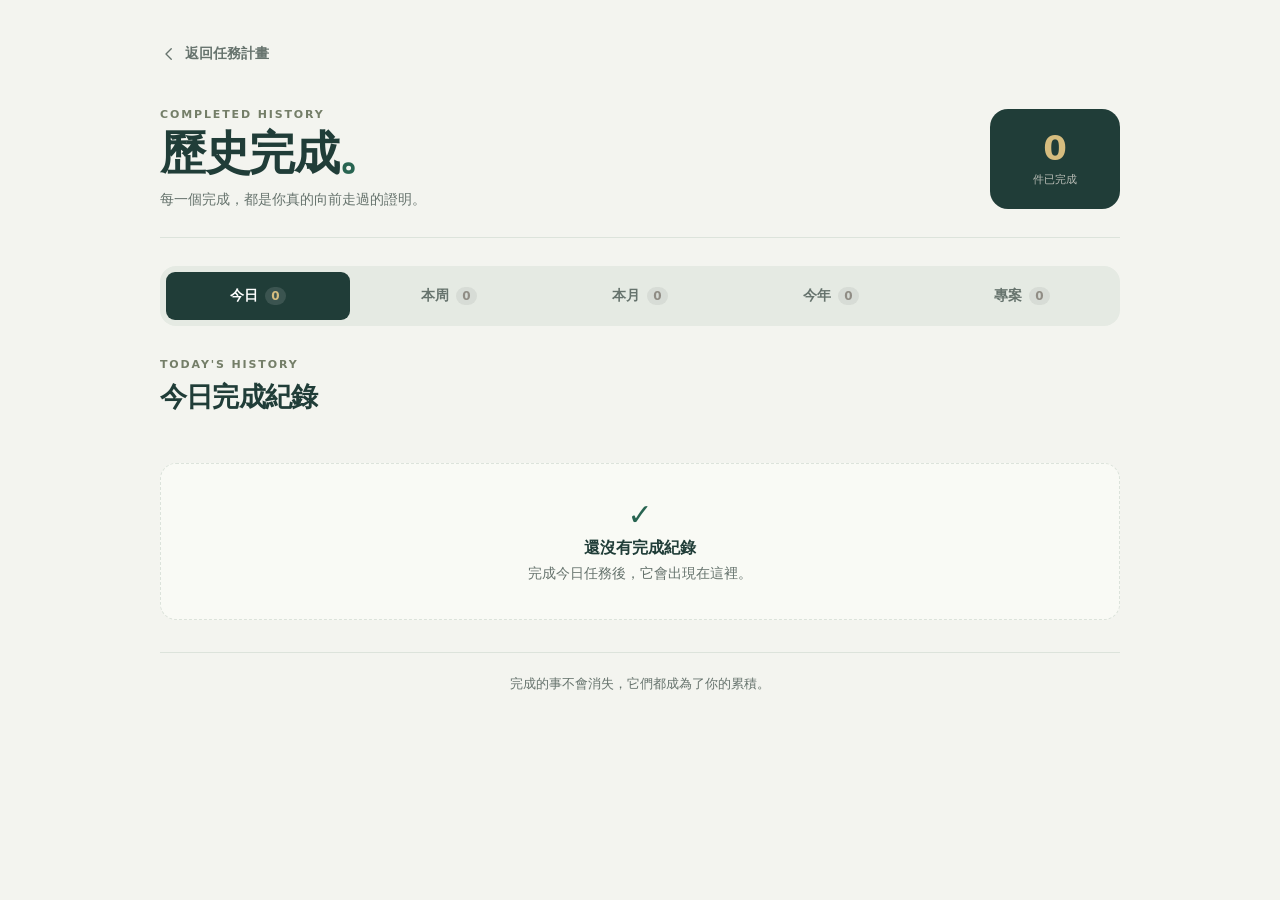
==== history.html @ 9d5045d6 "Add files via upload" ====
<!doctype html>
<html lang="zh-Hant">
<head>
  <meta charset="UTF-8">
  <meta name="viewport" content="width=device-width, initial-scale=1.0">
  <meta name="theme-color" content="#f3f4ef">
  <meta name="mobile-web-app-capable" content="yes">
  <meta name="apple-mobile-web-app-capable" content="yes">
  <title>歷史完成｜今天也前進一點點</title>
  <link rel="manifest" href="manifest.webmanifest">
  <link rel="icon" href="icons/app-icon.svg" type="image/svg+xml">
  <link rel="stylesheet" href="styles.css">
  <link rel="stylesheet" href="design.css">
</head>
<body>
  <main class="page-shell history-page">
    <nav class="history-nav">
      <a href="index.html">
        <svg viewBox="0 0 24 24" aria-hidden="true"><path d="m15 5-7 7 7 7"/></svg>
        返回任務計畫
      </a>
    </nav>

    <header class="history-hero">
      <div>
        <p class="eyebrow">COMPLETED HISTORY</p>
        <h1>歷史完成<span>。</span></h1>
        <p>每一個完成，都是你真的向前走過的證明。</p>
      </div>
      <div class="history-total"><strong id="historyCount">0</strong><span>件已完成</span></div>
    </header>

    <nav class="history-tabs" id="historyTabs" aria-label="歷史完成分類">
      <button class="active" type="button" data-history-filter="daily" aria-selected="true">今日 <small>0</small></button>
      <button type="button" data-history-filter="weekly" aria-selected="false">本周 <small>0</small></button>
      <button type="button" data-history-filter="monthly" aria-selected="false">本月 <small>0</small></button>
      <button type="button" data-history-filter="yearly" aria-selected="false">今年 <small>0</small></button>
      <button type="button" data-history-filter="projects" aria-selected="false">專案 <small>0</small></button>
    </nav>

    <section class="history-content" aria-labelledby="historyTitle">
      <div class="section-heading">
        <div><p class="section-label" id="historyLabel">TODAY'S HISTORY</p><h2 id="historyTitle">今日完成紀錄</h2></div>
      </div>
      <div class="history-list" id="historyList"></div>
      <div class="empty-state history-empty" id="historyEmpty" hidden>
        <span>✓</span><p>還沒有完成紀錄</p><small id="historyEmptyHint">完成今日任務後，它會出現在這裡。</small>
      </div>
    </section>

    <footer><p class="footer-note">完成的事不會消失，它們都成為了你的累積。</p></footer>
  </main>
  <script src="history.js"></script>
</body>
</html>
---- styles.css ----
@font-face {
  font-family: "Primogem HYWenHei";
  src: url("fonts/HYWenHei-Extended.ttf") format("truetype");
  font-style: normal;
  font-weight: 400;
  font-display: swap;
}

:root {
  --paper: #f4efe6;
  --ink: #292d29;
  --muted: #77786f;
  --line: #d8d2c6;
  --orange: #eb7048;
  --orange-soft: #f4c3ad;
  --green: #608a72;
  --yellow: #e3af3f;
  --blue: #597c92;
}

* { box-sizing: border-box; }

html { scroll-behavior: smooth; }

body {
  margin: 0;
  min-height: 100vh;
  color: var(--ink);
  background:
    radial-gradient(circle at 12% 7%, rgba(235,112,72,.12), transparent 22rem),
    radial-gradient(circle at 92% 45%, rgba(96,138,114,.09), transparent 24rem),
    var(--paper);
  font-family: system-ui, sans-serif;
}

.paper-grain {
  position: fixed;
  inset: 0;
  pointer-events: none;
  opacity: .22;
  background-image: url("data:image/svg+xml,%3Csvg viewBox='0 0 180 180' xmlns='http://www.w3.org/2000/svg'%3E%3Cfilter id='n'%3E%3CfeTurbulence type='fractalNoise' baseFrequency='.85' numOctaves='3' stitchTiles='stitch'/%3E%3C/filter%3E%3Crect width='100%25' height='100%25' filter='url(%23n)' opacity='.08'/%3E%3C/svg%3E");
  mix-blend-mode: multiply;
  z-index: 10;
}

button { font: inherit; }

.page-shell {
  width: min(920px, calc(100% - 40px));
  margin: 0 auto;
  padding: 36px 0;
}

.hero {
  display: flex;
  justify-content: space-between;
  align-items: flex-start;
  gap: 40px;
  margin-bottom: 56px;
}

.eyebrow, .section-label {
  margin: 0 0 12px;
  color: var(--orange);
  font-size: 12px;
  font-weight: 800;
  letter-spacing: .2em;
}

h1, h2, p { margin-top: 0; }

h1 {
  margin-bottom: 18px;
  font-family: system-ui, system-ui, sans-serif;
  font-size: clamp(48px, 8vw, 78px);
  line-height: 1.05;
  letter-spacing: -.055em;
}

h1 span {
  position: relative;
  color: var(--orange);
}

h1 span::after {
  content: "";
  position: absolute;
  left: 0;
  right: 0;
  bottom: -10px;
  height: 8px;
  background: url("data:image/svg+xml,%3Csvg viewBox='0 0 300 12' xmlns='http://www.w3.org/2000/svg'%3E%3Cpath d='M2 8c40-6 75 5 113-1s77-2 108 0 52-3 75 0' fill='none' stroke='%23eb7048' stroke-width='4' stroke-linecap='round'/%3E%3C/svg%3E") center/100% 100% no-repeat;
}

.subtitle {
  margin: 26px 0 0;
  color: var(--muted);
  font-size: 15px;
  letter-spacing: .04em;
}

.sun-stamp {
  flex: 0 0 126px;
  aspect-ratio: 1;
  display: grid;
  place-content: center;
  text-align: center;
  color: var(--orange);
  border: 2px solid currentColor;
  border-radius: 50%;
  transform: rotate(7deg);
  box-shadow: inset 0 0 0 6px var(--paper), inset 0 0 0 7px currentColor;
  margin-top: 8px;
}

.sun-stamp span { font-size: 11px; letter-spacing: .28em; margin-left: .28em; }
.sun-stamp strong { font: 700 29px/1 system-ui, sans-serif; }

.overview {
  display: flex;
  align-items: center;
  justify-content: space-between;
  gap: 32px;
  padding: 30px 36px;
  margin-bottom: 58px;
  color: #f9f5ec;
  background: var(--ink);
  border-radius: 3px 28px 3px 28px;
  box-shadow: 0 18px 50px rgba(41,45,41,.16);
}

.overview .section-label { color: var(--orange-soft); }
.overview h2 { margin-bottom: 8px; font-size: clamp(28px, 4vw, 38px); }
.overview h2 span { color: #f4a17e; font-size: 1.2em; }
.progress-copy > p:last-child { margin: 0; color: #b9bdb6; font-size: 14px; }

.progress-ring {
  --progress: 0;
  flex: 0 0 110px;
  aspect-ratio: 1;
  position: relative;
  display: grid;
  place-items: center;
  border-radius: 50%;
  background: conic-gradient(var(--orange) calc(var(--progress) * 1%), #4c504b 0);
  transition: background .45s ease;
}

.progress-ring::before {
  content: "";
  position: absolute;
  inset: 8px;
  border-radius: 50%;
  background: var(--ink);
}

.progress-ring div { position: relative; display: grid; text-align: center; }
.progress-ring strong { font-size: 22px; line-height: 1.1; }
.progress-ring span { color: #aeb2ab; font-size: 10px; letter-spacing: .1em; }

.section-heading {
  display: flex;
  justify-content: space-between;
  align-items: end;
  gap: 20px;
  margin-bottom: 22px;
}

.section-heading h2 { margin: 0; font-size: 32px; }

.reset-button {
  display: flex;
  align-items: center;
  gap: 7px;
  padding: 8px 0;
  color: var(--muted);
  border: 0;
  background: transparent;
  cursor: pointer;
  font-size: 13px;
  transition: color .2s ease;
}

.reset-button:hover { color: var(--orange); }
.reset-button svg { width: 16px; fill: none; stroke: currentColor; stroke-width: 1.7; stroke-linecap: round; stroke-linejoin: round; }

.task-list { display: grid; gap: 12px; }

.task-card {
  width: 100%;
  position: relative;
  display: grid;
  grid-template-columns: 38px 64px minmax(0, 1fr) 70px 34px;
  align-items: center;
  gap: 20px;
  padding: 22px 24px;
  color: var(--ink);
  text-align: left;
  background: rgba(255,255,255,.38);
  border: 1px solid var(--line);
  border-radius: 4px;
  cursor: pointer;
  overflow: hidden;
  transition: transform .2s ease, box-shadow .2s ease, border-color .2s ease, background .25s ease;
}

.task-card::before {
  content: "";
  position: absolute;
  inset: 0 auto 0 0;
  width: 5px;
  background: var(--accent, var(--orange));
  transform: scaleY(0);
  transition: transform .25s ease;
}

.task-card:hover { transform: translateY(-2px); border-color: #bcb5a8; box-shadow: 0 12px 32px rgba(58,53,43,.08); }
.task-card:focus-visible { outline: 3px solid rgba(235,112,72,.35); outline-offset: 3px; }
.task-card:nth-child(2) { --accent: var(--green); }
.task-card:nth-child(3) { --accent: var(--yellow); }
.task-card:nth-child(4) { --accent: var(--blue); }
.task-card.done { background: rgba(255,255,255,.2); border-color: transparent; }
.task-card.done::before { transform: scaleY(1); }
.task-card.done .task-text strong { color: #8c8b82; text-decoration: line-through; text-decoration-thickness: 2px; }
.task-card.done .task-text small, .task-card.done .task-time { opacity: .5; }

.task-number { color: #aaa79e; font: 700 12px/1 system-ui, sans-serif; letter-spacing: .1em; }

.task-icon {
  width: 60px;
  height: 60px;
  display: grid;
  place-items: center;
  border-radius: 50%;
  color: var(--accent, var(--orange));
  background: color-mix(in srgb, var(--accent, var(--orange)) 13%, transparent);
}

.task-icon svg { width: 39px; fill: none; stroke: currentColor; stroke-width: 2.4; stroke-linecap: round; stroke-linejoin: round; }
.task-text { display: grid; gap: 5px; min-width: 0; }
.task-text strong { font-size: 19px; transition: color .2s ease; }
.task-text small { color: var(--muted); font-size: 13px; font-weight: 400; transition: opacity .2s ease; }
.task-time { justify-self: end; color: var(--accent, var(--orange)); font: 700 24px/1 system-ui, sans-serif; transition: opacity .2s ease; }
.task-time small { display: block; margin-top: 3px; font-size: 9px; letter-spacing: .14em; text-align: right; }
.task-time.money { font-size: 20px; }

.checkmark {
  width: 30px;
  height: 30px;
  display: grid;
  place-items: center;
  color: #fff;
  border: 1.5px solid #bbb8af;
  border-radius: 50%;
  transition: background .25s ease, border-color .25s ease, transform .25s ease;
}

.checkmark svg { width: 18px; fill: none; stroke: currentColor; stroke-width: 2.5; stroke-linecap: round; stroke-linejoin: round; transform: scale(0); transition: transform .2s ease; }
.task-card.done .checkmark { background: var(--accent, var(--orange)); border-color: var(--accent, var(--orange)); transform: rotate(-5deg); }
.task-card.done .checkmark svg { transform: scale(1); }

footer {
  display: flex;
  justify-content: space-between;
  align-items: center;
  gap: 20px;
  margin-top: 44px;
  padding-top: 22px;
  border-top: 1px solid var(--line);
  color: var(--muted);
  font-size: 13px;
}

.streak { display: flex; align-items: center; gap: 9px; }
.streak span { color: var(--orange); font-size: 18px; }
.streak p, .footer-note { margin: 0; }
.streak strong { color: var(--ink); font-size: 18px; }

.celebration { position: fixed; inset: 0; pointer-events: none; overflow: hidden; z-index: 20; }
.confetti { position: absolute; top: -20px; width: 9px; height: 16px; background: var(--color); animation: fall var(--duration) ease-in forwards; transform: rotate(var(--rotate)); }

@keyframes fall {
  to { transform: translate3d(var(--drift), 105vh, 0) rotate(720deg); opacity: .15; }
}

@media (max-width: 680px) {
  .page-shell { width: min(100% - 28px, 560px); padding-top: 38px; }
  .hero { margin-bottom: 40px; gap: 12px; }
  .sun-stamp { flex-basis: 88px; margin-top: 20px; box-shadow: inset 0 0 0 4px var(--paper), inset 0 0 0 5px currentColor; }
  .sun-stamp span { font-size: 8px; }
  .sun-stamp strong { font-size: 20px; }
  .subtitle { max-width: 260px; line-height: 1.7; }
  .overview { padding: 24px; margin-bottom: 44px; }
  .progress-ring { flex-basis: 88px; }
  .progress-ring strong { font-size: 18px; }
  .task-card { grid-template-columns: 52px minmax(0, 1fr) 28px; gap: 14px; padding: 18px 15px; }
  .task-number { display: none; }
  .task-icon { width: 50px; height: 50px; }
  .task-icon svg { width: 33px; }
  .task-time { display: none; }
  .task-text strong { font-size: 17px; }
  .task-text small { line-height: 1.55; }
}

@media (max-width: 420px) {
  h1 { font-size: 43px; }
  .sun-stamp { display: none; }
  .overview { align-items: end; }
  .overview h2 { font-size: 27px; }
  .progress-copy > p:last-child { max-width: 180px; line-height: 1.5; }
  .section-heading h2 { font-size: 24px; }
  .reset-button { font-size: 0; }
  .reset-button svg { width: 20px; }
  footer { align-items: flex-start; flex-direction: column; }
}

@media (prefers-reduced-motion: reduce) {
  *, *::before, *::after { scroll-behavior: auto !important; animation-duration: .01ms !important; animation-iteration-count: 1 !important; transition-duration: .01ms !important; }
}

/* Timeline and project planning */
[hidden] { display: none !important; }

.period-heading { margin-bottom: 18px; }

.period-tabs {
  display: grid;
  grid-template-columns: repeat(4, 1fr);
  gap: 8px;
  margin-bottom: 14px;
  padding: 6px;
  border: 1px solid var(--line);
  border-radius: 16px;
  background: rgba(255,255,255,.28);
}

.main-tabs { grid-template-columns: repeat(5, 1fr); margin-bottom: 42px; }
.main-tabs .project-tab { color: var(--green); }
.main-tabs .project-tab.active { color: #fff; background: var(--green); }
.tab-view[hidden] { display: none !important; }
.install-app { display: flex; align-items: center; gap: 7px; width: fit-content; margin: -28px 0 28px auto; padding: 9px 13px; color: var(--green); background: rgba(96,138,114,.08); border: 1px solid rgba(96,138,114,.35); border-radius: 99px; cursor: pointer; font-size: 12px; font-weight: 800; }
.install-app[hidden] { display: none; }
.install-app:hover { color: #fff; background: var(--green); }
.install-app svg { width: 16px; fill: none; stroke: currentColor; stroke-width: 1.8; stroke-linecap: round; stroke-linejoin: round; }
.install-app:focus-visible { outline: 3px solid rgba(96,138,114,.3); outline-offset: 2px; }
.cloud-toolbar { min-height: 38px; display: flex; align-items: center; justify-content: flex-end; gap: 8px; margin-bottom: 12px; }
.cloud-status { max-width: 260px; color: var(--muted); overflow: hidden; text-overflow: ellipsis; white-space: nowrap; font-size: 12px; }
.cloud-button { min-height: 34px; padding: 6px 11px; color: var(--muted); background: transparent; border: 1px solid var(--line); border-radius: 99px; cursor: pointer; font-size: 12px; font-weight: 800; }
.cloud-button:hover { color: var(--ink); border-color: #ada79b; }
.save-cloud-button { display: flex; align-items: center; gap: 6px; color: #fff; background: var(--green); border-color: var(--green); }
.save-cloud-button[hidden], .cloud-button[hidden] { display: none; }
.save-cloud-button svg { width: 16px; fill: none; stroke: currentColor; stroke-width: 1.7; stroke-linecap: round; stroke-linejoin: round; }
.save-cloud-button.saving { opacity: .65; pointer-events: none; }
.login-dialog { width: min(430px, calc(100% - 28px)); padding: 0; color: var(--ink); background: var(--paper); border: 0; border-radius: 5px 24px 5px 24px; box-shadow: 0 30px 90px rgba(41,45,41,.3); }
.login-dialog::backdrop { background: rgba(30,33,30,.56); backdrop-filter: blur(3px); }
.login-panel { position: relative; display: grid; gap: 15px; padding: 34px; }
.login-panel h2 { margin: -4px 0 0; font-size: 27px; }
.login-description { margin: -5px 0 4px; color: var(--muted); font-size: 13px; line-height: 1.6; }
.login-panel label { display: grid; gap: 6px; }
.login-panel label span { color: var(--muted); font-size: 12px; font-weight: 700; }
.login-panel input { width: 100%; padding: 12px 13px; color: var(--ink); background: rgba(255,255,255,.65); border: 1px solid var(--line); border-radius: 8px; outline: none; font-size: 15px; }
.login-panel input:focus { border-color: var(--orange); box-shadow: 0 0 0 3px rgba(235,112,72,.12); }
.dialog-close { position: absolute; top: 14px; right: 16px; width: 32px; height: 32px; color: var(--muted); background: transparent; border: 0; border-radius: 50%; cursor: pointer; font-size: 25px; line-height: 1; }
.dialog-close:hover { color: var(--orange); background: rgba(235,112,72,.08); }
.login-message { min-height: 20px; margin: -4px 0; color: var(--orange); font-size: 12px; line-height: 1.5; }
.login-message.success { color: var(--green); }
.login-submit { min-height: 44px; color: #fff; background: var(--ink); border: 0; border-radius: 8px; cursor: pointer; font-size: 15px; font-weight: 800; }
.login-submit:hover { background: var(--orange); }
.login-submit:disabled { opacity: .6; cursor: wait; }
.switch-auth-mode { color: var(--green); background: transparent; border: 0; cursor: pointer; font-size: 12px; font-weight: 700; }

.period-tab {
  min-height: 64px;
  display: flex;
  align-items: center;
  justify-content: center;
  gap: 9px;
  color: var(--muted);
  background: transparent;
  border: 0;
  border-radius: 11px;
  cursor: pointer;
  font-size: 16px;
  font-weight: 800;
  transition: color .2s ease, background .2s ease, box-shadow .2s ease;
}

.period-tab small {
  min-width: 25px;
  padding: 4px 7px;
  color: #8a8980;
  background: rgba(41,45,41,.07);
  border-radius: 99px;
  font: 700 11px/1.4 system-ui, sans-serif;
}

.period-tab:hover { color: var(--ink); }
.period-tab.active { color: #fff; background: var(--ink); box-shadow: 0 7px 18px rgba(41,45,41,.14); }
.period-tab.active small { color: var(--orange-soft); background: rgba(255,255,255,.1); }
.period-tab:focus-visible, .add-button:focus-visible, .primary-button:focus-visible, .text-button:focus-visible, .icon-button:focus-visible, .task-toggle:focus-visible { outline: 3px solid rgba(235,112,72,.35); outline-offset: 2px; }

.period-panel {
  padding: 28px;
  border: 1px solid var(--line);
  border-radius: 4px 24px 4px 24px;
  background: rgba(255,255,255,.3);
}

.period-intro { display: flex; align-items: center; justify-content: space-between; gap: 20px; margin-bottom: 22px; }
.period-intro h3 { margin: 4px 0 6px; font-size: 29px; }
.period-intro p, .section-description { margin: 0; color: var(--muted); font-size: 15px; line-height: 1.65; }
.period-kicker { color: var(--orange); font: 800 11px/1 system-ui, sans-serif; letter-spacing: .2em; }

.add-button, .primary-button {
  flex: 0 0 auto;
  padding: 10px 15px;
  color: #fff;
  background: var(--orange);
  border: 0;
  border-radius: 99px;
  cursor: pointer;
  font-size: 15px;
  font-weight: 700;
  box-shadow: 0 7px 20px rgba(235,112,72,.18);
  transition: transform .2s ease, box-shadow .2s ease;
}

.add-button span { font-size: 16px; }
.add-button:hover, .primary-button:hover { transform: translateY(-1px); box-shadow: 0 10px 24px rgba(235,112,72,.25); }

.quick-form {
  display: grid;
  grid-template-columns: 1fr 1.25fr auto;
  align-items: end;
  gap: 12px;
  margin: 0 0 18px;
  padding: 17px;
  background: #fffaf2;
  border: 1px dashed #c9bca9;
  border-radius: 12px;
}

.quick-form label { display: grid; gap: 6px; }
.quick-form label span { color: var(--muted); font-size: 13px; font-weight: 700; }
.quick-form input, .quick-form select, .project-task-form input {
  width: 100%;
  padding: 13px 14px;
  color: var(--ink);
  background: rgba(255,255,255,.8);
  border: 1px solid var(--line);
  border-radius: 8px;
  outline: none;
}
.quick-form select { min-height: 42px; padding: 0 11px; color: var(--ink); cursor: pointer; }
.quick-form input:focus, .quick-form select:focus, .project-task-form input:focus { border-color: var(--orange); box-shadow: 0 0 0 3px rgba(235,112,72,.12); outline: none; }
.form-actions { display: flex; align-items: center; gap: 8px; }
.text-button { padding: 10px 6px; color: var(--muted); background: transparent; border: 0; cursor: pointer; font-size: 14px; }
.primary-button { border-radius: 8px; box-shadow: none; }

.task-list { gap: 10px; }
.task-card {
  grid-template-columns: 58px minmax(0, 1fr) 34px;
  gap: 15px;
  padding: 16px 18px;
  cursor: default;
  overflow: visible;
}
.task-card::before { width: 4px; }
.task-card:nth-child(2), .task-card:nth-child(3), .task-card:nth-child(4) { --accent: var(--orange); }
.task-toggle { display: grid; grid-template-columns: 18px 30px; align-items: center; gap: 7px; padding: 0; color: inherit; background: transparent; border: 0; cursor: pointer; }
.task-number { font-size: 10px; }
.task-text strong { font-size: 20px; line-height: 1.35; }
.task-text small { font-size: 14px; line-height: 1.6; }
.icon-button { width: 34px; height: 34px; display: grid; place-items: center; padding: 0; color: #aaa79e; background: transparent; border: 0; border-radius: 50%; cursor: pointer; opacity: .25; transition: color .2s ease, background .2s ease, opacity .2s ease; }
.icon-button svg { width: 17px; fill: none; stroke: currentColor; stroke-width: 1.6; stroke-linecap: round; stroke-linejoin: round; }
.task-card:hover .icon-button, .project-header:hover .icon-button, .icon-button:focus-visible { opacity: 1; }
.icon-button:hover { color: var(--orange); background: rgba(235,112,72,.09); }

.empty-state { padding: 40px 20px; color: var(--muted); text-align: center; border: 1px dashed var(--line); border-radius: 12px; }
.empty-state > span { color: var(--orange); font: 700 30px/1 system-ui, sans-serif; }
.empty-state p { margin: 8px 0 4px; color: var(--ink); font-weight: 700; }
.empty-state small { font-size: 12px; }

.project-section { margin-top: 0; padding-top: 0; border-top: 0; }
.project-section .section-heading { align-items: center; }
.project-section .section-heading h2 { margin-bottom: 7px; }
.project-heading-actions { display: flex; align-items: center; gap: 10px; }
.history-link { display: flex; align-items: center; gap: 7px; padding: 9px 12px; color: var(--muted); border-radius: 99px; text-decoration: none; font-size: 13px; font-weight: 700; transition: color .2s ease, background .2s ease; }
.history-link svg { width: 17px; fill: none; stroke: currentColor; stroke-width: 1.7; stroke-linecap: round; stroke-linejoin: round; }
.history-link:hover { color: var(--orange); background: rgba(235,112,72,.08); }
.history-link:focus-visible { outline: 3px solid rgba(235,112,72,.35); outline-offset: 2px; }
.project-add { color: var(--ink); background: transparent; border: 1px solid #aca69b; box-shadow: none; }
.project-add:hover { border-color: var(--ink); box-shadow: none; }
.project-form { grid-template-columns: 1fr 150px 1.25fr auto; margin-bottom: 24px; }
.project-list { display: grid; gap: 24px; }
.project-selector { display: grid; gap: 15px; padding: 18px; background: rgba(255,255,255,.3); border: 1px solid var(--line); border-radius: 4px 18px 4px 18px; }
.project-selector-group { display: grid; grid-template-columns: 140px minmax(0, 1fr); align-items: center; gap: 12px; }
.project-selector-label { display: grid; gap: 2px; }
.project-selector-label span { color: var(--orange); font-size: 8px; font-weight: 800; letter-spacing: .13em; }
.project-selector-label strong { font-size: 14px; }
.project-selector-tabs { display: flex; gap: 7px; min-width: 0; padding: 2px; overflow-x: auto; scrollbar-width: thin; }
.project-selector-tab { flex: 0 0 auto; display: flex; align-items: center; gap: 9px; max-width: 240px; padding: 12px 15px; color: var(--muted); background: rgba(255,255,255,.42); border: 1px solid var(--line); border-radius: 9px; cursor: pointer; font-size: 15px; font-weight: 800; transition: color .2s ease, background .2s ease, border-color .2s ease, transform .2s ease; }
.project-selector-tab span { overflow: hidden; text-overflow: ellipsis; white-space: nowrap; }
.project-selector-tab small { min-width: 23px; padding: 3px 6px; color: #96938a; background: rgba(41,45,41,.06); border-radius: 99px; font-size: 10px; }
.project-selector-tab:hover { color: var(--ink); border-color: #b8b1a5; transform: translateY(-1px); }
.project-selector-tab.active { color: #fff; background: var(--ink); border-color: var(--ink); }
.project-selector-group.long .project-selector-tab.active { background: var(--green); border-color: var(--green); }
.project-selector-tab.active small { color: #fff; background: rgba(255,255,255,.14); }
.project-selector-tab:focus-visible { outline: 3px solid rgba(235,112,72,.35); outline-offset: 2px; }
.active-project-panel { margin-top: 18px; }
.project-group { display: grid; gap: 14px; }
.project-group-heading { display: flex; align-items: end; justify-content: space-between; gap: 20px; padding: 0 3px; }
.project-group-heading span { color: var(--orange); font-size: 9px; font-weight: 800; letter-spacing: .18em; }
.project-group-heading h3 { margin: 4px 0 3px; font-size: 19px; }
.project-group-heading p { margin: 0; color: var(--muted); font-size: 11px; }
.project-group-heading > strong { color: #aba79d; font: 700 22px/1 system-ui, sans-serif; }
.project-group-list { display: grid; gap: 18px; }
.project-group-empty { padding: 24px; color: #a6a298; text-align: center; border: 1px dashed var(--line); border-radius: 10px; font-size: 12px; }
.project-card { padding: 25px; background: #292d29; border-radius: 4px 24px 4px 24px; box-shadow: 0 16px 38px rgba(41,45,41,.12); }
.project-header { display: grid; grid-template-columns: 42px minmax(0, 1fr) auto 34px; align-items: center; gap: 13px; color: #f9f5ec; }
.project-mark { width: 40px; height: 40px; display: grid; place-items: center; color: var(--orange-soft); border: 1px solid #5d615b; border-radius: 50%; font-size: 23px; }
.project-title-line { display: flex; align-items: center; gap: 8px; margin-bottom: 4px; }
.project-copy h3 { margin: 0; font-size: 23px; }
.project-type { flex: 0 0 auto; padding: 3px 7px; border-radius: 99px; font-size: 9px; font-weight: 700; }
.project-type.short { color: var(--orange-soft); background: rgba(235,112,72,.13); }
.project-type.long { color: #afd0bd; background: rgba(96,138,114,.2); }
.project-copy p { margin: 0; color: #aeb2ab; font-size: 12px; }
.project-progress { display: grid; justify-items: end; }
.project-progress strong { color: var(--orange-soft); font: 700 23px/1 system-ui, sans-serif; }
.project-progress span { margin-top: 5px; color: #a5a9a2; font-size: 12px; }
.project-progress.long strong { color: #afd0bd; }
.project-header .icon-button { color: #b6b9b2; }
.project-progress-bar { height: 3px; margin: 20px 0; background: #474b46; overflow: hidden; }
.project-progress-bar i { display: block; height: 100%; background: var(--orange); transition: width .35s ease; }
.project-progress-bar.long i { background: var(--green); }
.current-goal { display: grid; gap: 7px; margin: 0 0 14px; padding: 15px 17px; color: #f6f2e9; background: rgba(255,255,255,.055); border: 1px solid #4b4f49; border-left: 3px solid var(--orange); border-radius: 3px 11px 3px 11px; }
.project-card.long .current-goal { border-left-color: var(--green); }
.current-goal-heading { display: flex; align-items: center; justify-content: space-between; gap: 12px; }
.current-goal-heading > span { color: var(--orange-soft); font-size: 11px; font-weight: 800; letter-spacing: .1em; }
.project-card.long .current-goal-heading > span { color: #afd0bd; }
.current-goal-heading > span i { margin-right: 3px; font-style: normal; }
.edit-goal { padding: 5px 9px; color: #aaaDA6; background: transparent; border: 0; border-radius: 5px; cursor: pointer; font-size: 12px; font-weight: 700; }
.edit-goal:hover { color: #fff; background: rgba(255,255,255,.08); }
.current-goal p { margin: 0; font-size: 18px; font-weight: 700; line-height: 1.6; }
.goal-form { display: grid; grid-template-columns: minmax(0, 1fr) auto auto; gap: 7px; }
.goal-form input { min-width: 0; padding: 9px 10px; color: #f9f5ec; background: rgba(255,255,255,.06); border: 1px solid #5a5e58; border-radius: 7px; outline: none; }
.goal-form input:focus { border-color: var(--orange); box-shadow: 0 0 0 3px rgba(235,112,72,.12); }
.project-card.long .goal-form input:focus { border-color: var(--green); box-shadow: 0 0 0 3px rgba(96,138,114,.16); }
.goal-form button { padding: 7px 10px; border-radius: 7px; cursor: pointer; font-size: 11px; font-weight: 700; }
.save-goal { color: #fff; background: var(--orange); border: 1px solid var(--orange); }
.project-card.long .save-goal { background: var(--green); border-color: var(--green); }
.cancel-goal { color: #b3b6af; background: transparent; border: 1px solid #5a5e58; }
.project-tasks { display: grid; gap: 8px; }
.project-card .task-card { color: #f6f2e9; background: rgba(255,255,255,.055); border-color: #4b4f49; box-shadow: none; }
.project-card .task-card:hover { border-color: #686c66; }
.project-card .task-text small { color: #92968f; }
.project-card .task-number { color: #777b75; }
.project-card .checkmark { border-color: #70746e; }
.project-card .task-card.done { background: rgba(255,255,255,.025); }
.project-card .task-card.done .task-text strong { color: #777b75; }
.task-meta { display: flex; flex-wrap: wrap; gap: 5px; }
.task-type { display: inline-flex; align-items: center; width: fit-content; padding: 4px 9px; border-radius: 99px; font-size: 11px; font-weight: 700; letter-spacing: .04em; }
.task-type.once { color: #aeb2ab; background: rgba(255,255,255,.07); }
.task-type.recurring { color: var(--orange-soft); background: rgba(235,112,72,.13); }
.task-type.indicator { color: #afd0bd; background: rgba(96,138,114,.2); }
.project-task-form { display: grid; grid-template-columns: minmax(0, 1fr) 178px auto; gap: 8px; margin-top: 11px; }
.project-task-form input, .project-task-form select { color: #f9f5ec; background: rgba(255,255,255,.05); border: 1px solid #4b4f49; }
.project-task-form input::placeholder { color: #858982; }
.project-task-form select { padding: 0 10px; border-radius: 8px; cursor: pointer; outline: none; }
.project-task-form select option { color: var(--ink); background: #fffaf2; }
.project-task-form select:focus { border-color: var(--orange); box-shadow: 0 0 0 3px rgba(235,112,72,.12); }
.project-task-form button { padding: 0 17px; color: var(--orange-soft); background: transparent; border: 1px solid #626660; border-radius: 8px; cursor: pointer; font-weight: 700; }
.project-task-form button:hover { color: #fff; border-color: var(--orange); }
.project-empty { background: rgba(255,255,255,.2); }

@media (max-width: 680px) {
  .period-tabs { gap: 4px; }
  .main-tabs { grid-template-columns: repeat(5, minmax(58px, 1fr)); margin-bottom: 32px; overflow-x: auto; }
  .cloud-toolbar { flex-wrap: wrap; }
  .cloud-status { max-width: 180px; }
  .period-tab { min-height: 56px; gap: 5px; font-size: 14px; }
  .period-panel { padding: 20px 15px; }
  .quick-form { grid-template-columns: 1fr; }
  .project-form { grid-template-columns: 1fr; }
  .form-actions { justify-content: flex-end; }
  .task-card { grid-template-columns: 45px minmax(0, 1fr) 32px; gap: 10px; padding: 16px 12px; }
  .task-toggle { grid-template-columns: 30px; }
  .task-number { display: none; }
  .project-section { margin-top: 0; padding-top: 0; }
  .project-card { padding: 20px 14px; }
  .project-selector { padding: 14px 12px; }
  .project-selector-group { grid-template-columns: 1fr; gap: 7px; }
  .project-selector-label { display: flex; align-items: baseline; gap: 7px; }
  .goal-form { grid-template-columns: 1fr auto; }
  .goal-form .cancel-goal { grid-column: 2; }
  .project-header { grid-template-columns: 40px minmax(0, 1fr) auto; }
  .project-header > .icon-button { grid-column: 3; grid-row: 1; align-self: start; }
  .project-progress { grid-column: 3; grid-row: 1; margin-top: 32px; }
  .project-task-form { grid-template-columns: minmax(0, 1fr) auto; }
  .project-task-form select { grid-column: 1; min-height: 40px; }
  .project-task-form button { grid-column: 2; grid-row: 1 / span 2; }
}

@media (max-width: 420px) {
  .period-tab { flex-direction: column; gap: 2px; }
  .main-tabs .period-tab { min-width: 62px; }
  .task-text strong { font-size: 18px; }
  .task-text small { font-size: 13px; }
  .login-panel { padding: 30px 22px 24px; }
  .period-tab small { padding: 1px 5px; }
  .period-intro { align-items: flex-start; }
  .add-button { padding: 9px 12px; }
  .project-section .section-heading { align-items: flex-start; }
  .project-heading-actions { align-items: flex-end; flex-direction: column-reverse; }
  .project-add { font-size: 0; }
  .project-add span { font-size: 20px; }
}

/* Completed history page */
.history-page { width: min(820px, calc(100% - 40px)); }
.history-nav { margin-bottom: 54px; }
.history-nav a { display: inline-flex; align-items: center; gap: 7px; color: var(--muted); text-decoration: none; font-size: 13px; font-weight: 700; }
.history-nav a:hover { color: var(--orange); }
.history-nav svg { width: 18px; fill: none; stroke: currentColor; stroke-width: 1.8; stroke-linecap: round; stroke-linejoin: round; }
.history-hero { display: flex; align-items: end; justify-content: space-between; gap: 30px; margin-bottom: 72px; }
.history-hero h1 { margin-bottom: 14px; font-size: clamp(44px, 7vw, 70px); }
.history-hero > div > p:last-child { margin: 0; color: var(--muted); font-size: 14px; }
.history-total { flex: 0 0 130px; display: grid; justify-items: center; padding: 22px 16px; color: #fff; background: var(--ink); border-radius: 3px 22px 3px 22px; }
.history-total strong { color: var(--orange-soft); font: 700 38px/1 system-ui, sans-serif; }
.history-total span { margin-top: 7px; color: #b9bdb6; font-size: 11px; }
.history-content .section-heading { margin-bottom: 28px; }
.history-tabs { display: grid; grid-template-columns: repeat(5, 1fr); gap: 7px; margin: -38px 0 42px; padding: 6px; background: rgba(255,255,255,.3); border: 1px solid var(--line); border-radius: 14px; }
.history-tabs button { min-height: 48px; display: flex; align-items: center; justify-content: center; gap: 7px; color: var(--muted); background: transparent; border: 0; border-radius: 9px; cursor: pointer; font-size: 13px; font-weight: 800; }
.history-tabs button:hover { color: var(--ink); }
.history-tabs button.active { color: #fff; background: var(--ink); }
.history-tabs small { min-width: 21px; padding: 2px 5px; color: #908d85; background: rgba(41,45,41,.07); border-radius: 99px; font-size: 9px; }
.history-tabs button.active small { color: var(--orange-soft); background: rgba(255,255,255,.12); }
.history-tabs button:focus-visible { outline: 3px solid rgba(235,112,72,.3); outline-offset: 2px; }
.history-list { display: grid; gap: 36px; }
.history-group { display: grid; gap: 12px; }
.history-date { display: grid; grid-template-columns: auto 1fr auto; align-items: center; gap: 12px; color: var(--muted); font-size: 12px; font-weight: 700; }
.history-date i { height: 1px; background: var(--line); }
.history-date small { color: #a09e95; font-size: 10px; }
.history-items { display: grid; gap: 8px; }
.history-item { display: grid; grid-template-columns: 38px minmax(0, 1fr) auto; align-items: center; gap: 14px; padding: 17px 18px; background: rgba(255,255,255,.34); border: 1px solid var(--line); border-radius: 4px; }
.history-check { width: 32px; height: 32px; display: grid; place-items: center; color: #fff; background: var(--green); border-radius: 50%; }
.history-check svg { width: 18px; fill: none; stroke: currentColor; stroke-width: 2.4; stroke-linecap: round; stroke-linejoin: round; }
.history-item h3 { margin: 0 0 4px; font-size: 16px; }
.history-item p { margin: 0; color: var(--muted); font-size: 11px; }
.history-item p span { color: var(--green); font-weight: 700; }
.history-type { padding: 4px 8px; color: #7d7e77; background: rgba(41,45,41,.06); border-radius: 99px; font-size: 10px; font-weight: 700; }
.history-type.milestone { color: var(--green); background: rgba(96,138,114,.12); }
.history-empty { margin-top: 20px; }
.history-page footer { justify-content: center; }

@media (max-width: 560px) {
  .history-page { width: min(100% - 28px, 520px); padding-top: 34px; }
  .history-nav { margin-bottom: 38px; }
  .history-hero { align-items: flex-start; margin-bottom: 54px; }
  .history-tabs { grid-template-columns: repeat(5, minmax(62px, 1fr)); margin-top: -28px; overflow-x: auto; }
  .history-tabs button { min-width: 62px; flex-direction: column; gap: 2px; }
  .history-total { flex-basis: 100px; padding: 17px 10px; }
  .history-total strong { font-size: 30px; }
  .history-item { grid-template-columns: 34px minmax(0, 1fr); padding: 15px 13px; }
  .history-type { grid-column: 2; width: fit-content; }
}

/* Task completion rewards */
.primogem-toolbar { position: relative; display: flex; justify-content: flex-end; margin-bottom: 14px; }
.primogem-wallet { display: inline-flex; align-items: center; gap: 12px; min-width: 148px; height: 44px; padding: 3px 7px; border: 2px solid #bec5ca; border-radius: 28px; background: #526477; box-shadow: inset 0 1px 3px #26354744, 0 2px 7px #34475a15; }
.primogem-icon { display: block; flex-shrink: 0; width: 36px; height: 36px; background-image: url("[data-uri]"); background-repeat: no-repeat; background-size: 344px 92px; background-position: -64px -30px; clip-path: polygon(50% 0%, 68% 31%, 100% 50%, 68% 69%, 50% 100%, 32% 69%, 0% 50%, 32% 31%); }
.primogem-count { flex: 1; color: #fff; font: 400 28px/1 "Primogem HYWenHei", serif; font-synthesis: none; font-variant-numeric: normal; letter-spacing: 0; }
.primogem-help { display: grid; place-items: center; flex-shrink: 0; width: 31px; height: 31px; padding: 0 0 3px; border: 0; border-radius: 50%; background: #eee6d5; color: #3f4959; font: 700 32px/1 Arial, sans-serif; cursor: pointer; }
.primogem-help:hover { background: #fff8e9; }
.primogem-help:focus-visible { outline: 3px solid #83dfff; outline-offset: 3px; }
.primogem-help-text { position: absolute; top: 48px; right: 0; z-index: 20; width: min(290px, 100%); margin: 0; padding: 14px 16px; border-radius: 14px; background: #fffaf0; color: #465467; box-shadow: 0 6px 24px #26354726; font-size: 13px; line-height: 1.7; }
.primogem-notice { position: fixed; top: 20px; left: 50%; transform: translateX(-50%); z-index: 100; max-width: calc(100vw - 28px); width: max-content; padding: 12px 22px; border: 1px solid #c3d5eb; border-radius: 24px; background: #465b73; color: #fff4d4; box-shadow: 0 6px 24px #26354726; font-size: 15px; pointer-events: none; }
---- design.css ----
/* Quiet planner: solid surfaces, native type, no continuous animation. */
:root {
  --paper: #f3f4ef;
  --ink: #203d38;
  --muted: #66736d;
  --line: #dce3db;
  --orange: #286451;
  --orange-soft: #d6bd7f;
  --green: #286451;
  --yellow: #b58b39;
  --blue: #46617b;
}
html { scroll-behavior: auto; }
body { background: var(--paper); font-family: system-ui, -apple-system, "Segoe UI", "Microsoft JhengHei", sans-serif; }
.paper-grain, .celebration { display: none; }
button, input, select { font-family: inherit; }
button, a, input, select { -webkit-tap-highlight-color: transparent; }
button, a { touch-action: manipulation; }
:focus-visible { outline: 3px solid #b38b36; outline-offset: 3px; }
.page-shell { width: min(960px, calc(100% - 64px)); padding: 32px 0 40px; }
.planner-masthead { display: flex; justify-content: space-between; align-items: center; gap: 20px; padding-bottom: 24px; border-bottom: 1px solid var(--line); }
.planner-brand { display: flex; align-items: center; gap: 12px; min-width: 0; }
.brand-mark { display: grid; place-items: center; width: 44px; height: 44px; flex-shrink: 0; border: 1px solid #d6bd7f; background: var(--ink); color: #ead4a0; border-radius: 14px; font-size: 26px; }
.planner-brand p { margin: 0 0 3px; font-size: 11px; letter-spacing: .16em; color: var(--muted); font-weight: 700; }
.planner-brand h1 { margin: 0; font-family: inherit; font-size: 22px; line-height: 1.4; letter-spacing: .06em; }
.primogem-toolbar { margin: 0; flex-shrink: 0; }
.primogem-wallet { box-shadow: none; }
.cloud-toolbar { margin: 10px 0 24px; min-height: 44px; }
.cloud-status { font-size: 12px; }
.cloud-button { min-height: 40px; background: #fafbf8; border-radius: 10px; }
.save-cloud-button { background: var(--green); }
.period-tabs { border: 0; background: #e5eae3; padding: 5px; border-radius: 17px; gap: 5px; }
.main-tabs { margin-bottom: 32px; }
.period-tab { min-height: 54px; border-radius: 12px; font-size: 15px; font-weight: 650; transition: none; }
.period-tab.active, .main-tabs .project-tab.active { background: var(--ink); box-shadow: none; }
.period-tab.active small { color: #f5dfa8; }
.period-tab small { font-family: inherit; font-size: 12px; font-weight: 600; }
.section-label, .eyebrow { font-size: 11px; letter-spacing: .17em; color: #747e68; margin-bottom: 8px; }
.section-heading { align-items: center; margin-bottom: 20px; }
.section-heading h2 { font-size: 27px; letter-spacing: -.03em; }
.section-description { font-size: 14px; margin-top: 8px; }
.reset-button { min-width: 44px; min-height: 44px; justify-content: center; padding: 10px; border: 1px solid var(--line); border-radius: 12px; font-size: 13px; background: #fafbf8; }
.period-panel { padding: 28px; background: #fffefa; border: 1px solid #e1e6dd; border-radius: 22px; box-shadow: 0 3px 0 #e7ebe2; }
.period-intro { padding-bottom: 22px; margin-bottom: 20px; border-bottom: 1px solid #e8ebe3; }
.period-kicker { font-family: inherit; font-size: 11px; color: #8c7137; }
.period-intro h3 { font-size: 23px; margin: 7px 0; }
.period-intro p { font-size: 14px; }
.add-button, .primary-button { min-height: 44px; border-radius: 12px; padding: 11px 17px; font-size: 14px; background: var(--green); box-shadow: none; transition: none; }
.add-button:hover, .primary-button:hover { transform: none; box-shadow: none; background: #204e40; }
.task-list { gap: 10px; }
.task-card { grid-template-columns: 62px minmax(0, 1fr) 44px; gap: 14px; padding: 16px; border: 1px solid #e3e7df; border-radius: 14px; background: #fff; transition: none; }
.task-card:hover { transform: none; box-shadow: none; border-color: #c1cfc1; }
.task-card::before { display: none; }
.task-toggle { min-height: 44px; grid-template-columns: 18px 30px; gap: 8px; }
.task-number { display: inline; font-family: inherit; font-size: 11px; color: #8b9587; }
.checkmark { border-radius: 10px; border-color: #bbc9bb; transition: none; }
.checkmark svg { transition: none; }
.task-card.done .checkmark { transform: none; background: var(--green); border-color: var(--green); }
.task-card.done { background: #eff4ed; border-color: #e0e9dc; }
.task-card.done .task-text strong { color: #61715f; text-decoration-thickness: 1px; }
.task-card.done .task-text small { opacity: 1; color: #72806c; }
.task-text strong { font-size: 17px; font-weight: 650; line-height: 1.6; overflow-wrap: anywhere; transition: none; }
.task-text small { font-size: 14px; line-height: 1.65; transition: none; overflow-wrap: anywhere; }
.icon-button { width: 44px; height: 44px; opacity: 1; color: #7c8879; border-radius: 10px; transition: none; }
.icon-button:hover { background: #f2e8e4; color: #a34830; }
.quick-form { background: #f2f5ee; border: 1px solid #dce4d6; border-radius: 14px; padding: 18px; }
.quick-form input, .quick-form select, .login-panel input { min-width: 0; min-height: 44px; font-size: 16px; background: #fffefa; }
.text-button { min-height: 44px; }
.empty-state { border-radius: 16px; background: #f9faf5; padding: 36px 20px; }
.empty-state small { font-size: 14px; }
.project-heading-actions { display: flex; gap: 8px; }
.history-link { min-height: 44px; font-size: 14px; }
.project-add { color: #fff; border: 0; }
.project-selector { padding: 20px; border-radius: 18px; background: #fffefa; }
.project-selector-group { grid-template-columns: 155px minmax(0, 1fr); }
.project-selector-label span { font-size: 10px; color: #747e68; }
.project-selector-label strong { font-size: 14px; }
.project-selector-tab { min-height: 44px; font-size: 14px; border-radius: 11px; background: #f5f7f1; transition: none; }
.project-selector-tab:hover { transform: none; }
.project-selector-tab.active, .project-selector-group.long .project-selector-tab.active { background: var(--ink); border-color: var(--ink); }
.active-project-panel { margin-top: 0; }
.project-card { padding: 26px; border: 1px solid #2f4d43; border-radius: 22px; background: #203d38; box-shadow: none; }
.project-header { grid-template-columns: 42px minmax(0, 1fr) auto 44px; }
.project-copy h3 { font-size: 21px; overflow-wrap: anywhere; }
.project-title-line { flex-wrap: wrap; }
.project-mark { border-radius: 12px; border-color: #617467; }
.project-type { font-size: 12px; }
.project-type.short { background: #3c4b3c; color: #eed49c; }
.project-type.long { background: #34584b; color: #c3e3cf; }
.project-progress strong { font-family: inherit; font-size: 24px; color: #edcd85; }
.project-progress span { color: #b8c9be; }
.project-progress-bar { height: 5px; border-radius: 5px; background: #415e51; }
.project-progress-bar i, .project-progress-bar.long i { background: #d6bd7f; transition: none; }
.current-goal { background: #29473f; border: 1px solid #4a6354; border-left: 3px solid #d6bd7f; border-radius: 12px; padding: 17px; }
.project-card.long .current-goal { border-left-color: #abcdb4; }
.current-goal-heading > span { font-size: 12px; letter-spacing: .02em; }
.current-goal p { font-size: 17px; overflow-wrap: anywhere; }
.edit-goal { min-height: 44px; color: #d0dacd; font-size: 13px; flex-shrink: 0; }
.project-card .task-card { background: #29473f; border-color: #486051; }
.project-card .task-text small { color: #c0cfc2; }
.project-card .task-card.done { background: #254037; }
.project-card .task-card.done .task-text strong { color: #acbfae; }
.project-card .task-card.done .task-text small { color: #a7bba6; }
.project-card .task-number { color: #b3c0b0; }
.project-card .task-card.done .checkmark { background: #4e7b5b; border-color: #91ad8c; }
.task-type { font-size: 12px; letter-spacing: 0; }
.task-type.once { color: #d2ddd0; }
.task-type.recurring { color: #edcf97; background: #48553c; }
.task-type.indicator { color: #c6e4cc; background: #365d48; }
.project-task-form input, .project-task-form select, .goal-form input { min-height: 44px; min-width: 0; font-size: 16px; background: #29473f; border-color: #617467; }
.project-task-form input::placeholder { color: #b3c2b5; }
.project-task-form button, .goal-form button { min-height: 44px; font-size: 14px; }
.project-task-form button { color: #f3dda7; border-color: #8a956f; }
footer { margin-top: 32px; font-size: 13px; }
.streak > span { color: #a37d2f; }
.streak p span { font-size: inherit; }
.login-dialog { border-radius: 22px; box-shadow: 0 12px 36px #18271f33; }
.login-dialog::backdrop { background: #14251c99; backdrop-filter: none; }
.dialog-close { width: 44px; height: 44px; }
.primogem-notice { top: auto; bottom: calc(24px + env(safe-area-inset-bottom, 0px)); border-radius: 14px; box-shadow: none; background: #203d38; border-color: #d6bd7f; }
.history-nav { margin-bottom: 32px; }
.history-nav a { min-height: 44px; font-size: 14px; }
.history-hero { padding-bottom: 28px; border-bottom: 1px solid var(--line); margin-bottom: 28px; }
.history-hero h1 { font-family: inherit; font-size: clamp(30px, 5vw, 46px); letter-spacing: -.03em; }
.history-hero h1 span::after { display: none; }
.history-total { border-radius: 18px; background: var(--ink); }
.history-total strong { font-family: inherit; font-size: 34px; }
.history-tabs { margin: 0 0 32px; background: #e5eae3; border: 0; border-radius: 16px; }
.history-tabs button { min-width: 0; font-size: 14px; }
.history-tabs small { font-size: 12px; }
.history-item { background: #fffefa; border-radius: 14px; }
.history-item h3 { overflow-wrap: anywhere; }
.history-item p, .history-type { font-size: 12px; }
.history-check { border-radius: 10px; }
@media (max-width: 680px) {
  .page-shell, .history-page { width: calc(100% - 28px); padding-top: 18px; padding-bottom: calc(24px + env(safe-area-inset-bottom, 0px)); }
  .planner-masthead { gap: 10px; padding-bottom: 16px; }
  .planner-brand { gap: 8px; }
  .brand-mark { width: 34px; height: 38px; border-radius: 10px; font-size: 22px; }
  .planner-brand p { font-size: 9px; letter-spacing: .09em; }
  .planner-brand h1 { font-size: 17px; letter-spacing: 0; }
  .primogem-wallet { min-width: 126px; gap: 6px; }
  .cloud-toolbar { margin-bottom: 18px; gap: 6px; }
  .cloud-status { max-width: 145px; margin-right: auto; }
  .main-tabs { grid-template-columns: repeat(5, minmax(0, 1fr)); gap: 2px; margin-bottom: 24px; overflow: visible; }
  .main-tabs .period-tab { min-width: 0; min-height: 62px; font-size: 13px; padding: 7px 2px; flex-direction: column; gap: 4px; }
  .period-tab small { padding: 1px 6px; }
  .section-heading { gap: 10px; margin-bottom: 16px; }
  .section-heading h2 { font-size: 23px; }
  .period-panel { padding: 18px 12px; border-radius: 18px; }
  .period-intro { gap: 10px; padding: 0 4px 17px; align-items: center; }
  .period-intro h3 { font-size: 21px; }
  .period-intro p { font-size: 13px; }
  .add-button { padding: 10px 12px; font-size: 14px; }
  .task-card { grid-template-columns: 44px minmax(0, 1fr) 44px; gap: 6px; padding: 12px 8px; }
  .task-toggle { grid-template-columns: 30px; justify-content: center; }
  .task-number { display: none; }
  .task-text strong { font-size: 16px; }
  .task-text small { font-size: 13px; }
  .project-section .section-heading { flex-wrap: wrap; }
  .project-heading-actions { flex-direction: row; align-items: center; flex-wrap: wrap; }
  .project-add, .project-add span { font-size: 14px; }
  .project-selector { padding: 15px 12px; }
  .project-selector-group { grid-template-columns: 1fr; }
  .project-selector-label { flex-wrap: wrap; }
  .project-card { padding: 18px 12px; border-radius: 18px; }
  .project-header { grid-template-columns: 34px minmax(0, 1fr) 44px; gap: 10px; }
  .project-mark { width: 34px; height: 38px; }
  .project-copy h3 { font-size: 19px; }
  .project-progress { grid-column: 2; grid-row: 2; justify-items: start; display: flex; align-items: baseline; gap: 10px; margin-top: 4px; }
  .project-header > .icon-button { grid-column: 3; grid-row: 1; }
  .current-goal { padding: 12px; }
  .current-goal-heading { gap: 4px; flex-wrap: wrap; }
  .current-goal-heading > span { font-size: 11px; }
  .history-hero { gap: 16px; margin-bottom: 24px; }
  .history-total { flex-basis: 92px; padding: 18px 10px; }
  .history-hero > div > p:last-child { line-height: 1.7; }
  .history-tabs { grid-template-columns: repeat(5, minmax(0, 1fr)); gap: 2px; margin-top: 0; overflow: visible; }
  .history-tabs button { min-width: 0; flex-direction: column; }
  .reset-button { font-size: 0; }
  footer { gap: 10px; }
}
@media (prefers-reduced-motion: reduce), (pointer: coarse) {
  *, *::before, *::after { animation: none !important; transition: none !important; scroll-behavior: auto !important; }
}
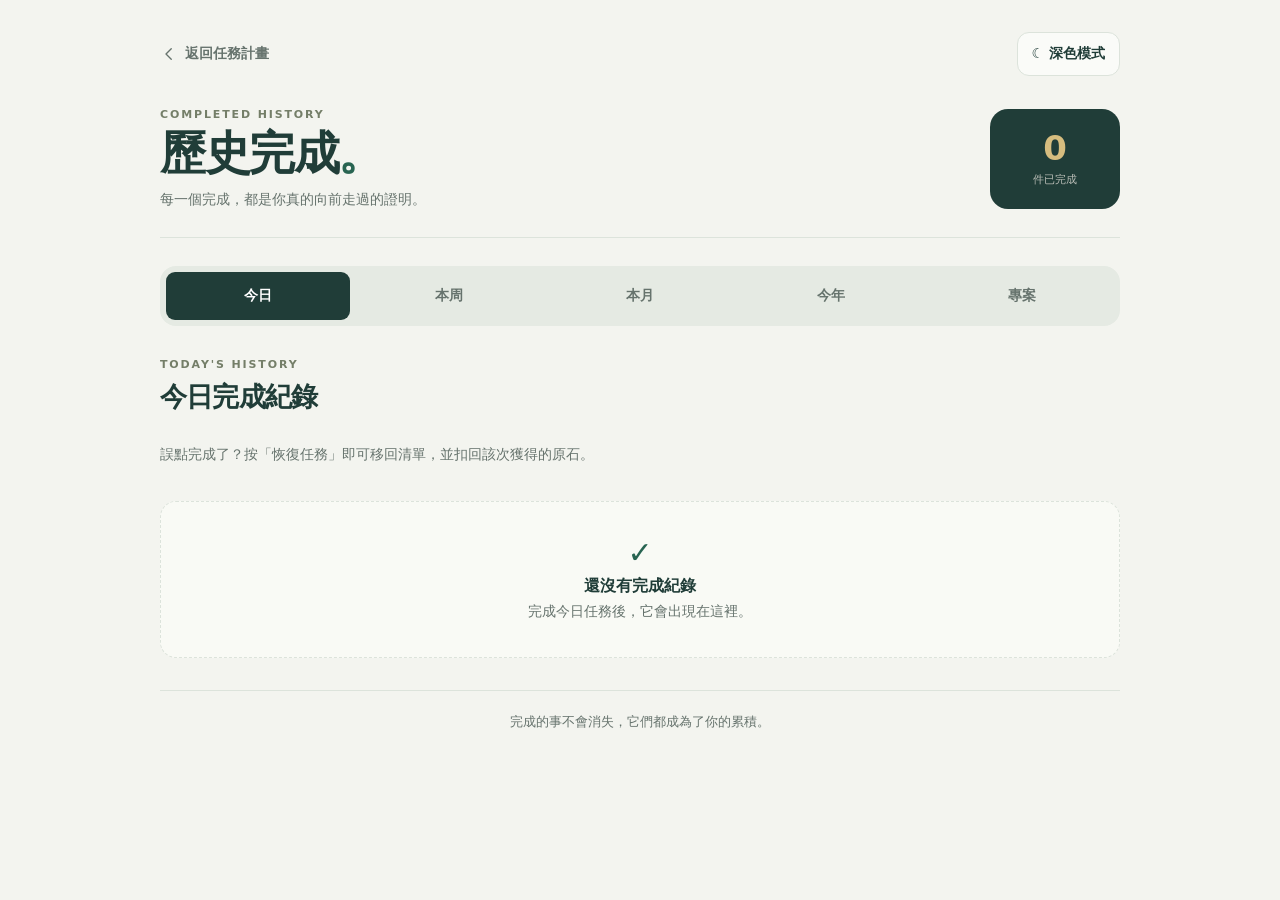
==== commit 4ab7582c: "Add files via upload" ====
--- a/history.html
+++ b/history.html
@@ -11,6 +11,8 @@
   <link rel="icon" href="icons/app-icon.svg" type="image/svg+xml">
   <link rel="stylesheet" href="styles.css">
   <link rel="stylesheet" href="design.css">
+  <link rel="stylesheet" href="theme.css">
+  <script src="theme.js"></script>
 </head>
 <body>
   <main class="page-shell history-page">
@@ -19,6 +21,7 @@
         <svg viewBox="0 0 24 24" aria-hidden="true"><path d="m15 5-7 7 7 7"/></svg>
         返回任務計畫
       </a>
+      <button class="theme-toggle" type="button" data-theme-toggle>☾ 深色模式</button>
     </nav>
 
     <header class="history-hero">
@@ -42,6 +45,8 @@
       <div class="section-heading">
         <div><p class="section-label" id="historyLabel">TODAY'S HISTORY</p><h2 id="historyTitle">今日完成紀錄</h2></div>
       </div>
+      <p class="restore-hint">誤點完成了？按「恢復任務」即可移回清單，並扣回該次獲得的原石。</p>
+      <p id="restoreStatus" class="restore-status" role="status"></p>
       <div class="history-list" id="historyList"></div>
       <div class="empty-state history-empty" id="historyEmpty" hidden>
         <span>✓</span><p>還沒有完成紀錄</p><small id="historyEmptyHint">完成今日任務後，它會出現在這裡。</small>
@@ -50,6 +55,7 @@
 
     <footer><p class="footer-note">完成的事不會消失，它們都成為了你的累積。</p></footer>
   </main>
+  <script src="task-state.js"></script>
   <script src="history.js"></script>
 </body>
 </html>
--- a/design.css
+++ b/design.css
@@ -18,13 +18,14 @@
 button, a { touch-action: manipulation; }
 :focus-visible { outline: 3px solid #b38b36; outline-offset: 3px; }
 .page-shell { width: min(960px, calc(100% - 64px)); padding: 32px 0 40px; }
-.planner-masthead { display: flex; justify-content: space-between; align-items: center; gap: 20px; padding-bottom: 24px; border-bottom: 1px solid var(--line); }
+.planner-masthead { display: flex; flex-wrap: wrap; justify-content: space-between; align-items: center; gap: 20px; padding-bottom: 24px; border-bottom: 1px solid var(--line); }
 .planner-brand { display: flex; align-items: center; gap: 12px; min-width: 0; }
 .brand-mark { display: grid; place-items: center; width: 44px; height: 44px; flex-shrink: 0; border: 1px solid #d6bd7f; background: var(--ink); color: #ead4a0; border-radius: 14px; font-size: 26px; }
 .planner-brand p { margin: 0 0 3px; font-size: 11px; letter-spacing: .16em; color: var(--muted); font-weight: 700; }
 .planner-brand h1 { margin: 0; font-family: inherit; font-size: 22px; line-height: 1.4; letter-spacing: .06em; }
-.primogem-toolbar { margin: 0; flex-shrink: 0; }
-.primogem-wallet { box-shadow: none; }
+.primogem-toolbar { margin: 0 0 0 auto; flex-shrink: 0; max-width: 100%; }
+.primogem-wallet { box-shadow: none; max-width: 100%; box-sizing: border-box; }
+.primogem-count { min-width: 0; white-space: nowrap; }
 .cloud-toolbar { margin: 10px 0 24px; min-height: 44px; }
 .cloud-status { font-size: 12px; }
 .cloud-button { min-height: 40px; background: #fafbf8; border-radius: 10px; }
@@ -70,6 +71,7 @@
 .empty-state small { font-size: 14px; }
 .project-heading-actions { display: flex; gap: 8px; }
 .history-link { min-height: 44px; font-size: 14px; }
+.home-actions { display: flex; justify-content: flex-end; margin: 0 0 16px; }
 .project-add { color: #fff; border: 0; }
 .project-selector { padding: 20px; border-radius: 18px; background: #fffefa; }
 .project-selector-group { grid-template-columns: 155px minmax(0, 1fr); }
@@ -183,3 +185,16 @@
 @media (prefers-reduced-motion: reduce), (pointer: coarse) {
   *, *::before, *::after { animation: none !important; transition: none !important; scroll-behavior: auto !important; }
 }
+
+/* Completed tasks are restored from history. */
+.restore-hint { color: var(--muted); font-size: 14px; line-height: 1.7; }
+.restore-status { color: var(--green); font-size: 14px; line-height: 1.7; }
+.restore-status:empty { display: none; }
+.history-item { grid-template-columns: 38px minmax(0, 1fr) auto auto; }
+.restore-task { min-height: 44px; padding: 10px 14px; border: 1px solid #b9cbbb; border-radius: 10px; background: #edf3e9; color: var(--ink); cursor: pointer; font-size: 14px; font-weight: 600; }
+.restore-task:hover { background: #e0ebdb; }
+@media (max-width: 560px) {
+  .history-item { grid-template-columns: 32px minmax(0, 1fr) auto; gap: 10px; }
+  .restore-task { grid-column: 3; grid-row: 1 / span 2; padding: 10px; }
+  .history-type { grid-column: 2; }
+}
--- a/theme.css
+++ b/theme.css
@@ -0,0 +1,66 @@
+:root { color-scheme: light; }
+.main-tabs .period-tab small[hidden],
+.project-selector .project-selector-tab small[hidden],
+.history-tabs button small[hidden] { display: none; }
+/* Consistent count badges across both themes and selected tabs. */
+.main-tabs .period-tab small,
+.project-selector .project-selector-tab small,
+.history-tabs button small {
+  display: inline-flex;
+  align-items: center;
+  justify-content: center;
+  flex-shrink: 0;
+  min-width: 24px;
+  height: 24px;
+  padding: 0 6px;
+  box-sizing: border-box;
+  border-radius: 999px;
+  background: #c92b37;
+  color: #fff;
+  font-size: 12px;
+  font-weight: 700;
+  line-height: 1;
+}
+.theme-toggle { min-height: 44px; padding: 10px 14px; border: 1px solid var(--line); border-radius: 12px; background: #fafbf8; color: var(--ink); font: 600 14px/1.4 system-ui, sans-serif; cursor: pointer; white-space: nowrap; }
+.home-actions { gap: 10px; flex-wrap: wrap; }
+.history-nav { display: flex; justify-content: space-between; align-items: center; gap: 12px; flex-wrap: wrap; }
+:root[data-theme="dark"] { color-scheme: dark; --paper: #141c19; --ink: #e1ece5; --muted: #a9b9ae; --line: #3a4c41; --green: #91c9ad; --orange: #91c9ad; }
+[data-theme="dark"] .period-panel,
+[data-theme="dark"] .project-selector,
+[data-theme="dark"] .history-item,
+[data-theme="dark"] .task-card { background: #1e2b24; border-color: var(--line); box-shadow: none; }
+[data-theme="dark"] .period-tabs,
+[data-theme="dark"] .history-tabs,
+[data-theme="dark"] .quick-form { background: #23342a; border-color: var(--line); }
+[data-theme="dark"] .empty-state,
+[data-theme="dark"] .cloud-button,
+[data-theme="dark"] .theme-toggle,
+[data-theme="dark"] .project-selector-tab { background: #1b2922; color: var(--ink); border-color: var(--line); }
+[data-theme="dark"] .period-tab.active,
+[data-theme="dark"] .main-tabs .project-tab.active,
+[data-theme="dark"] .history-tabs button.active,
+[data-theme="dark"] .project-selector-tab.active,
+[data-theme="dark"] .history-total,
+[data-theme="dark"] .brand-mark { background: #355e4b; color: #f1f6ed; border-color: #739582; }
+[data-theme="dark"] .add-button,
+[data-theme="dark"] .primary-button,
+[data-theme="dark"] .save-cloud-button,
+[data-theme="dark"] .login-submit { background: #376b51; color: #fff; }
+[data-theme="dark"] .add-button:hover,
+[data-theme="dark"] .primary-button:hover { background: #427c60; }
+[data-theme="dark"] input,
+[data-theme="dark"] select { background: #18241e; color: var(--ink); border-color: #526a5a; }
+[data-theme="dark"] input::placeholder { color: #9bad9f; }
+[data-theme="dark"] .section-label,
+[data-theme="dark"] .eyebrow,
+[data-theme="dark"] .project-selector-label span,
+[data-theme="dark"] .task-number,
+[data-theme="dark"] .icon-button { color: #aabbad; }
+[data-theme="dark"] .period-kicker { color: #ddc38c; }
+[data-theme="dark"] .period-intro,
+[data-theme="dark"] .history-hero { border-color: var(--line); }
+[data-theme="dark"] .restore-task { background: #304d3c; color: #e1ece5; border-color: #64806c; }
+[data-theme="dark"] .restore-task:hover { background: #3a5c48; }
+[data-theme="dark"] .primogem-help-text { background: #25372d; color: #e1ece5; border: 1px solid var(--line); box-shadow: none; }
+[data-theme="dark"] .task-type.once { color: #bdd5c6; }
+[data-theme="dark"] .task-type.recurring { color: #edcf97; background: #48553c; }
